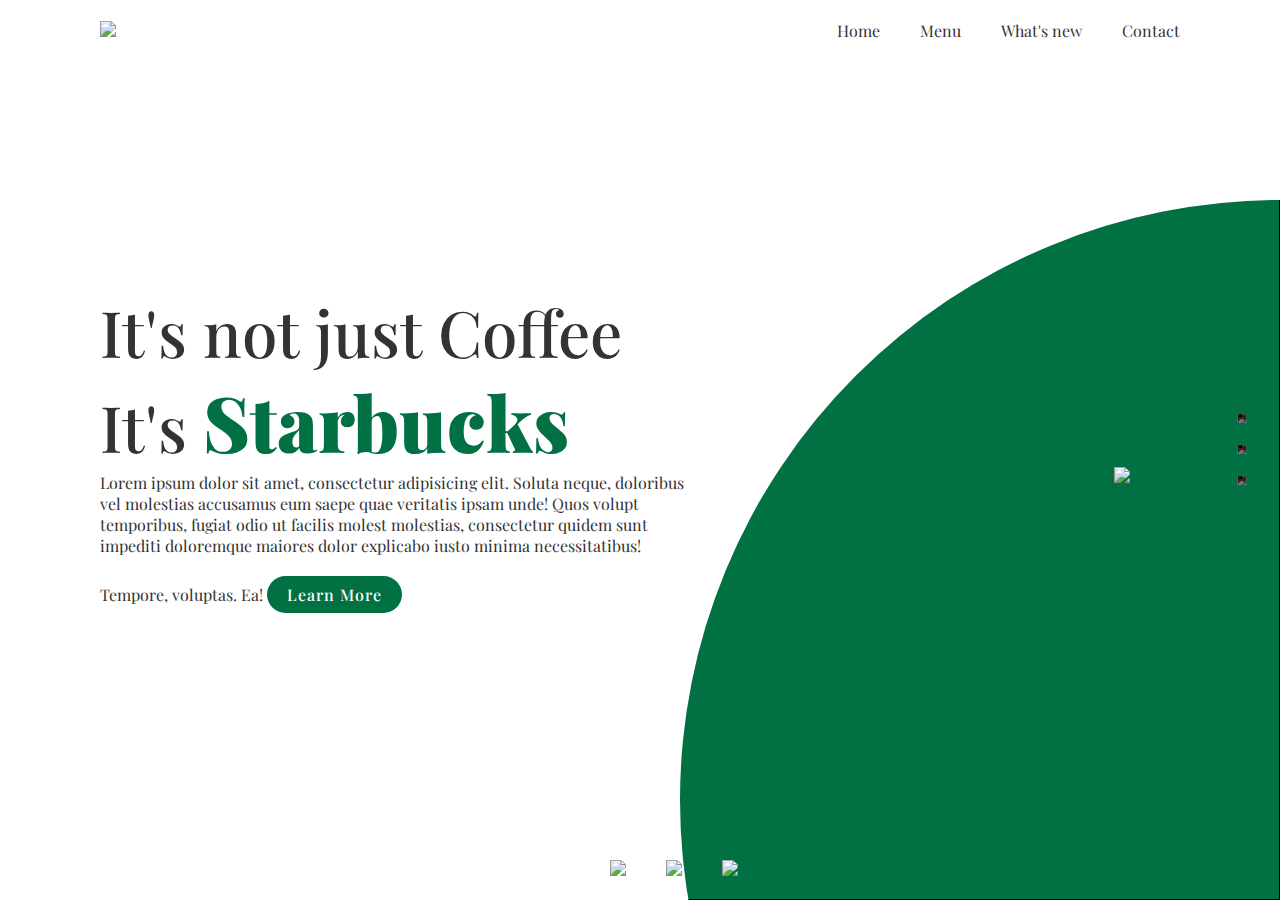
==== index.html @ dd688c86 "Add files via upload" ====
<!DOCTYPE html>
<html lang="en">
  <head>
    <meta charset="UTF-8" />
    <meta http-equiv="X-UA-Compatible" content="IE=edge" />
    <meta name="viewport" content="width=device-width, initial-scale=1.0" />
    <title>Document</title>
    <link rel="stylesheet" href="index.css" />
  </head>
  <body>
    <section>
      <div class="circle"></div>
      <header>
        <a href="#"><img src="./images/logo.png" class="logo" /></a>
        <ul>
          <li><a href="#">Home</a></li>
          <li><a href="#">Menu</a></li>
          <li><a href="#">What's new </a></li>
          <li><a href="contact.html">Contact </a></li>
        </ul>
      </header>
      <div class="content">
        <div class="textbox">
          <h2>
            It's not just Coffee <br />It's <span id="star">Starbucks</span>
          </h2>
          <p>
            Lorem ipsum dolor sit amet, consectetur adipisicing elit. Soluta
            neque, doloribus vel molestias accusamus eum saepe quae veritatis
            ipsam unde! Quos volupt temporibus, fugiat odio ut facilis molest
            molestias, consectetur quidem sunt impediti doloremque maiores dolor
            explicabo iusto minima necessitatibus! Tempore, voluptas. Ea!
            <a href="#">Learn More</a>
          </p>
        </div>
        <div class="imgBox">
          <img src="images/img1.png" class="starbucks" />
        </div>
      </div>
      <ul class="thumb">
        <li>
          <img
            src="./images/thumb1.png"
            onclick="imgSlider('images/img1.png');changeCircle('#017143')"
          />
        </li>
        <li>
          <img
            src="./images/thumb2.png"
            onclick="imgSlider('images/img2.png');changeCircle('#eb7495')"
          />
        </li>
        <li>
          <img
            src="./images/thumb3.png"
            onclick="imgSlider('images/img3.png'); changeCircle('#d752a2')"
          />
        </li>
      </ul>
      <ul class="sci">
        <li>
          <a href="#"><img src="./images/facebook.png" /></a>
        </li>
        <li>
          <a href="#"><img src="./images/twitter.png" /></a>
        </li>
        <li>
          <a href="#"><img src="./images/instagram.png" /></a>
        </li>
      </ul>
    </section>
    <script type="text/javascript">
      function imgSlider(any) {
        document.querySelector(".starbucks").src = any;
      }
      function changeCircle(color) {
        const circle = document.querySelector(".circle");
        circle.style.background = color;
      }
    </script>
  </body>
</html>
---- index.css ----
@import url('https://fonts.googleapis.com/css2?family=Playfair+Display:ital@1&family=Poppins:wght@100&display=swap');


* {
    margin: 0;
    padding: 0;
    box-sizing: border-box;
    font-family: 'Playfair Display', serif;

}


section {
    position: relative;
    width: 100%;
    min-height: 100vh;
    padding: 100px;

    display: flex;
    justify-content: space-between;
    align-items: center;
    background: #fff;
}


header {
    position: absolute;
    top: 0;
    left: 0;
    width: 100%;
    padding: 20px 100px;

    display: flex;
    justify-content: space-between;
    align-items: center;
}

header .logo {
    position: relative;
    max-width: 80px;

}

header ul {
    position: relative;
    display: flex;
}

header ul li {
    list-style: none;
}


header ul li a {
    display: inline-block;
    color: #333;
    font-weight: 400;
    margin-left: 40px;
    text-decoration: none;


}




.content {
    position: relative;
    width: 100%;
    display: flex;
    justify-content: space-between;
    align-items: center;
}


.content .textbox {
    position: relative;
    max-width: 600px;

}

.content .textbox h2 {
    color: #333;
    font-size: 4em;
    line-height: 1.4em;
    font-weight: 500;

}

.content .textbox h2 span {
    color: #017143;
    font-size: 1.2em;
    font-weight: 900;

}

.content .textbox p {
    color: #333;

}

.content .textbox a {
    display: inline-block;
    margin-top: 20px;
    padding: 8px 20px;
    background: #017143;
    color: #fff;
    border-radius: 40px;
    font-weight: 500;
    letter-spacing: 1px;
    text-decoration: none;
}

.content .imgBox {
    width: 500px;
    display: flex;
    justify-content: flex-end;
    padding-right: 50px;
    margin-top: 50px;

}

.content .imgBox img {
    max-width: 340px;

}


.thumb {
  
    position: absolute;
    left: 50%;
    bottom: 20px;
    transform: translateX(-50px);
    display: flex;

}


.thumb li {

    list-style: none;
    display: inline-block;
    margin: 0 20px;
    cursor: pointer;
}

.thumb li:hover {
    transform: translateY(-15px);

}

.thumb li img {

    max-width: 60px;

}



.sci{
   
    position: absolute;
    top: 50%;
    right: 30px;
    transform: translateY(-50%);
    display: flex;
    justify-content: center;
    align-items: center;
    flex-direction: column;
}

.sci li{
    list-style: none;
}

.sci li a{
    display: inline-block;
    margin: 5px 0;
    transform:scale(0.6) ;
    filter: invert();
}

.circle{
    border: 1px solid black;
    position: absolute;

    top: 0;
    left: 0;
    width: 100%;
    height: 100%;
    background: #017143;
    clip-path: circle(600px at right 800px);

}

.circle2{
    border: 1px solid black;
    position: absolute;

    top: 0;
    left: 0;
    width: 100%;
    height: 100%;
    background: #017143;
    clip-path: circle(600px at left 800px);

}

.container{
    position: relative;
    margin:10% ;
     width: 100px;
     color: #fff;

}
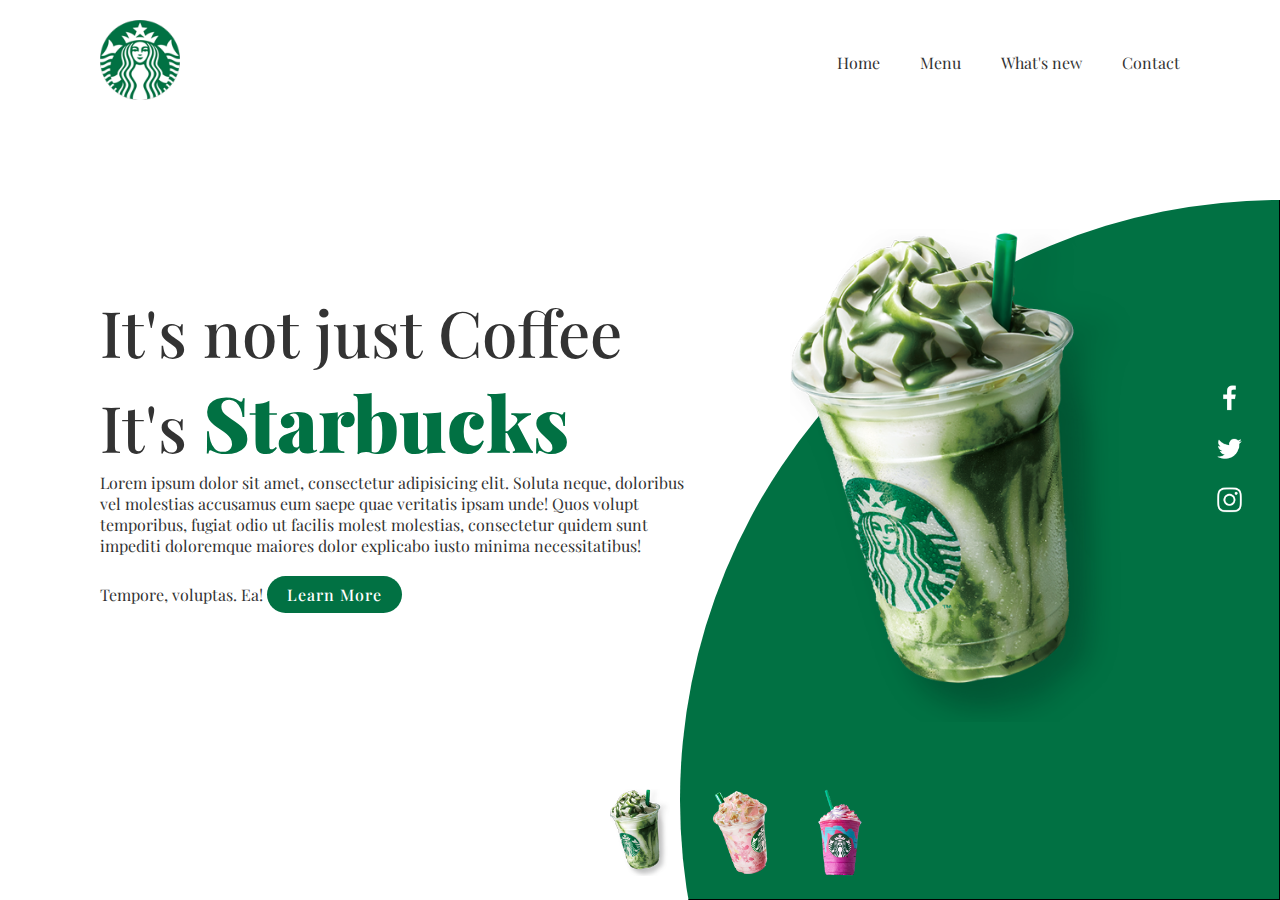
==== commit 4a0515f9: "Update index.html" ====
--- a/index.html
+++ b/index.html
@@ -11,7 +11,7 @@
     <section>
       <div class="circle"></div>
       <header>
-        <a href="#"><img src="./images/logo.png" class="logo" /></a>
+        <a href="#"><img src="logo.png" class="logo" /></a>
         <ul>
           <li><a href="#">Home</a></li>
           <li><a href="#">Menu</a></li>
@@ -34,38 +34,38 @@
           </p>
         </div>
         <div class="imgBox">
-          <img src="images/img1.png" class="starbucks" />
+          <img src="img1.png" class="starbucks" />
         </div>
       </div>
       <ul class="thumb">
         <li>
           <img
-            src="./images/thumb1.png"
-            onclick="imgSlider('images/img1.png');changeCircle('#017143')"
+            src="thumb1.png"
+            onclick="imgSlider('img1.png');changeCircle('#017143')"
           />
         </li>
         <li>
           <img
-            src="./images/thumb2.png"
-            onclick="imgSlider('images/img2.png');changeCircle('#eb7495')"
+            src="thumb2.png"
+            onclick="imgSlider('img2.png');changeCircle('#eb7495')"
           />
         </li>
         <li>
           <img
-            src="./images/thumb3.png"
-            onclick="imgSlider('images/img3.png'); changeCircle('#d752a2')"
+            src="thumb3.png"
+            onclick="imgSlider('img3.png'); changeCircle('#d752a2')"
           />
         </li>
       </ul>
       <ul class="sci">
         <li>
-          <a href="#"><img src="./images/facebook.png" /></a>
+          <a href="#"><img src="facebook.png" /></a>
         </li>
         <li>
-          <a href="#"><img src="./images/twitter.png" /></a>
+          <a href="#"><img src="twitter.png" /></a>
         </li>
         <li>
-          <a href="#"><img src="./images/instagram.png" /></a>
+          <a href="#"><img src="instagram.png" /></a>
         </li>
       </ul>
     </section>
